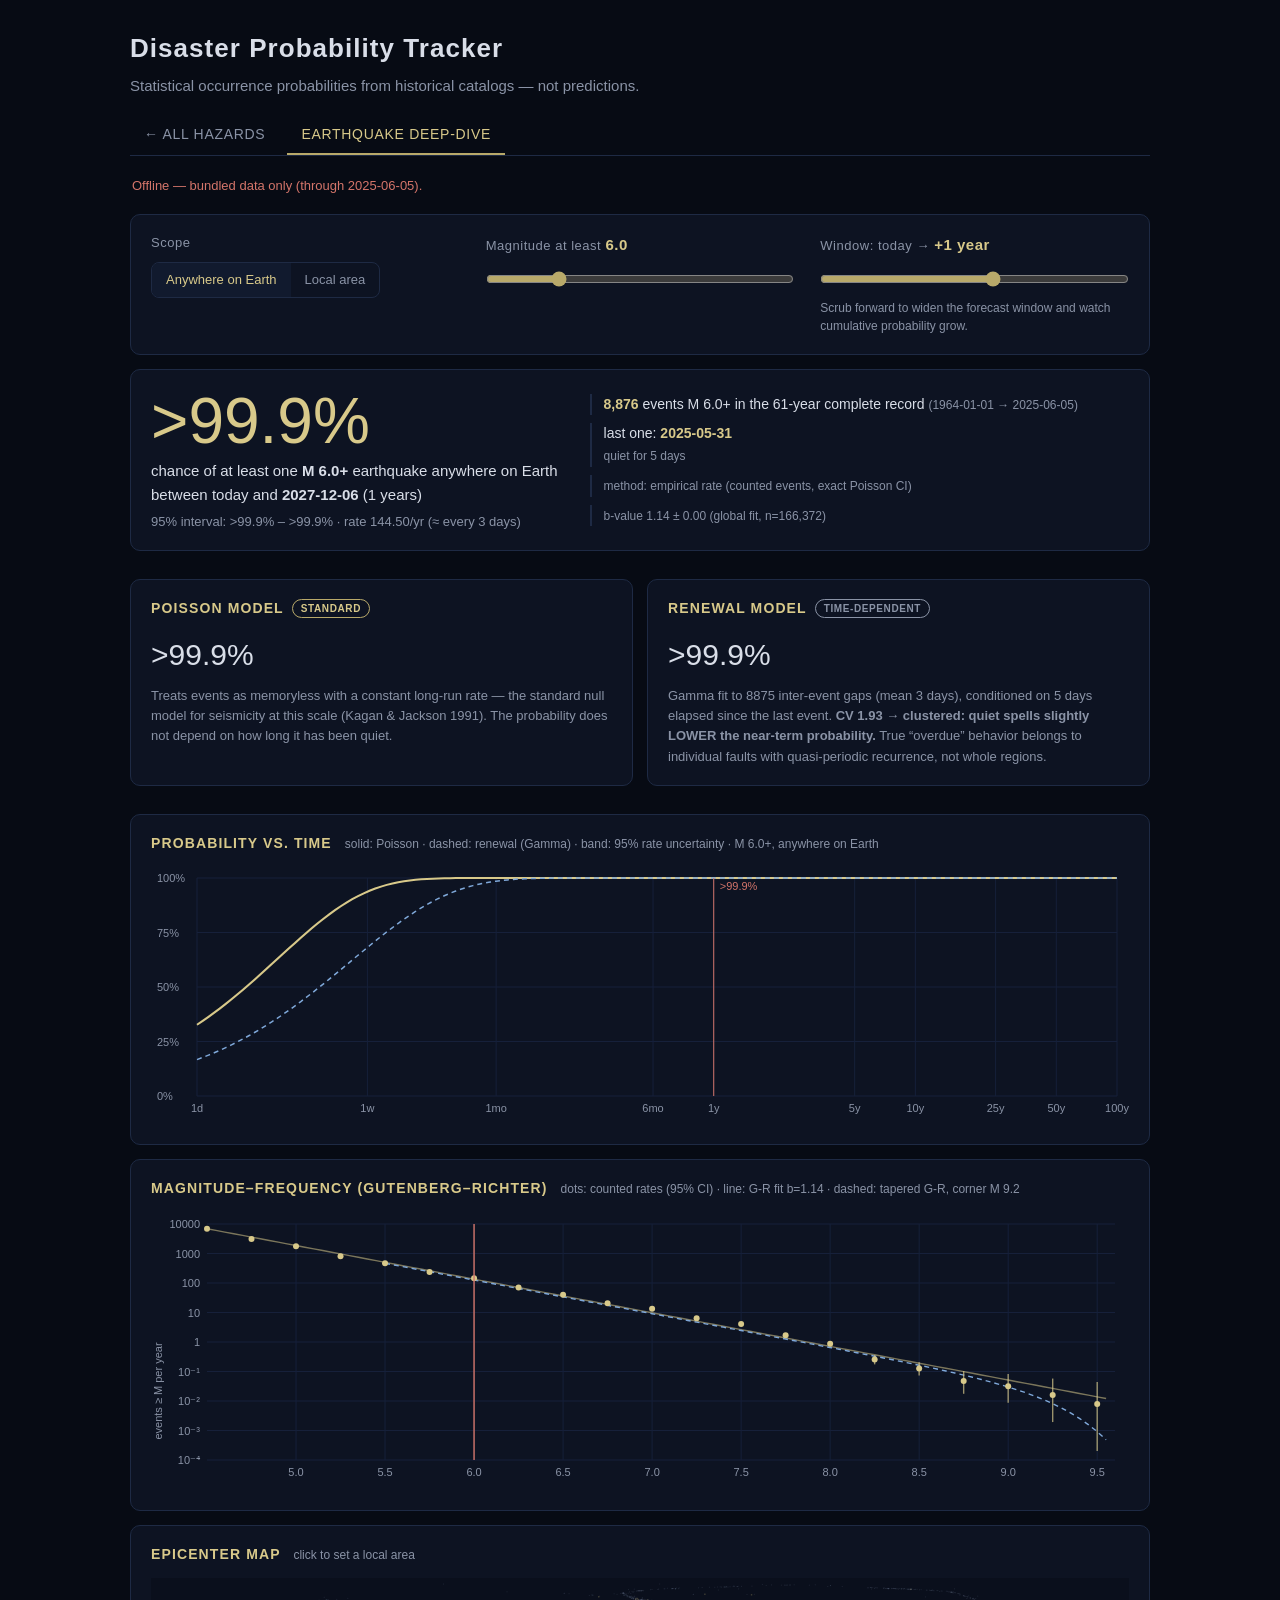
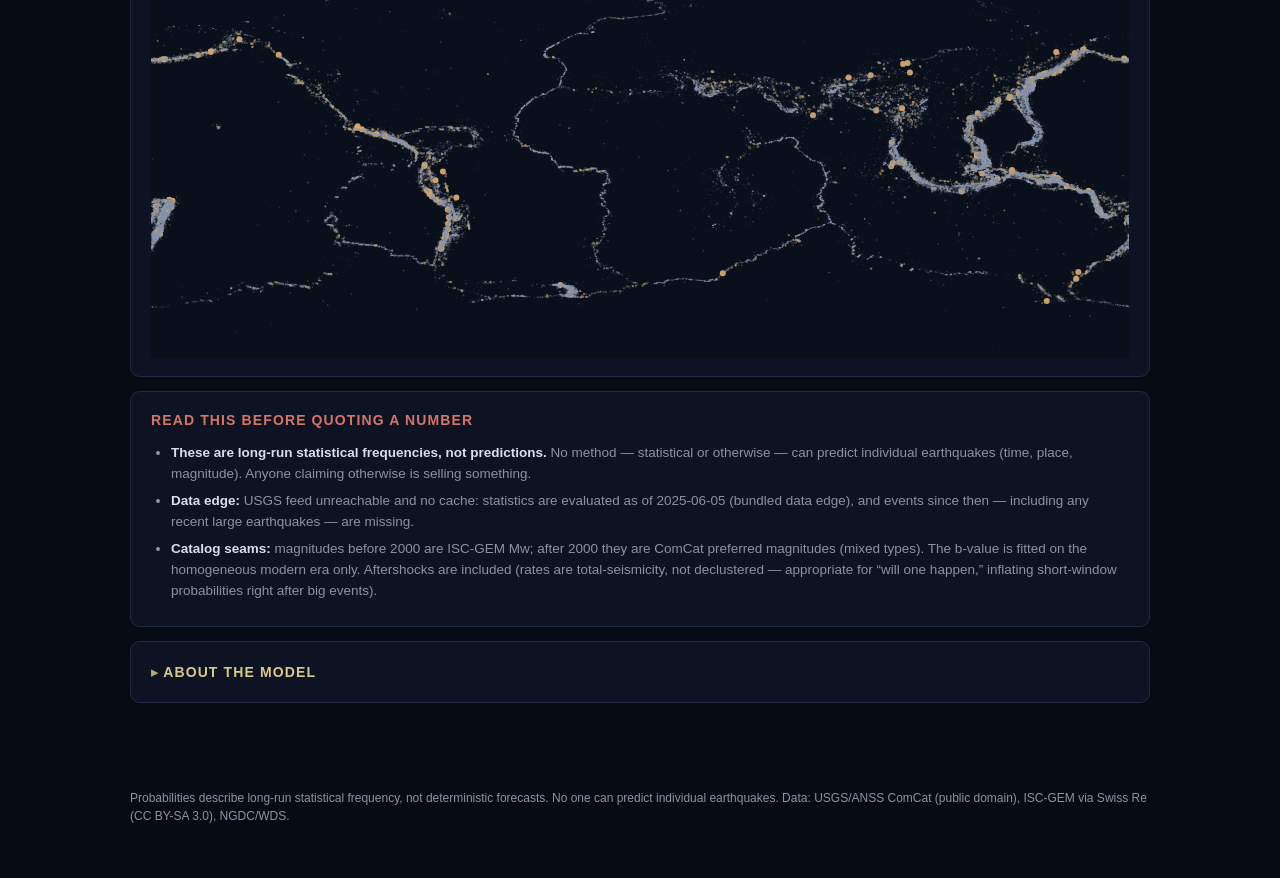
==== earthquake.html @ f5223d31 "feat: master multi-hazard dashboard — impact probabilities from EM-DAT The home page now answers: pr" ====
<!doctype html>
<html lang="en">
<head>
<meta charset="utf-8">
<meta name="viewport" content="width=device-width, initial-scale=1">
<title>Earthquake Probabilities</title>
<link rel="stylesheet" href="style.css">
<link rel="icon" href="data:image/svg+xml,<svg xmlns='http://www.w3.org/2000/svg' viewBox='0 0 100 100'><text y='.9em' font-size='90'>🌍</text></svg>">
</head>
<body>
<header>
  <h1>Disaster Probability Tracker</h1>
  <p class="tagline">Statistical occurrence probabilities from historical catalogs — not predictions.</p>
  <nav id="hazard-tabs">
    <a class="tab" href="index.html">← All hazards</a>
    <span class="tab active">Earthquake deep-dive</span>
  </nav>
</header>

<main id="earthquake-panel">

  <section id="status-bar">
    <span id="data-status">Loading catalogs…</span>
  </section>

  <section class="controls card">
    <div class="control-group" id="scope-group">
      <label class="group-label">Scope</label>
      <div class="seg">
        <button id="scope-global" class="seg-btn active">Anywhere on Earth</button>
        <button id="scope-local" class="seg-btn">Local area</button>
      </div>
      <div id="local-controls" hidden>
        <div class="row">
          <select id="preset-select" aria-label="Preset locations">
            <option value="">— choose a place or click the map —</option>
          </select>
          <button id="geolocate" title="Use my current location">📍 My location</button>
        </div>
        <div class="row">
          <label for="radius">Radius <span id="radius-label">200</span> km</label>
          <input type="range" id="radius" min="50" max="1000" step="25" value="200">
        </div>
        <div class="row coords" id="coords-readout"></div>
      </div>
    </div>

    <div class="control-group">
      <label class="group-label" for="mag">Magnitude at least <strong id="mag-label">6.0</strong></label>
      <input type="range" id="mag" min="5.0" max="9.5" step="0.1" value="6.0">
    </div>

    <div class="control-group">
      <label class="group-label" for="scrub">Window: today → <strong id="scrub-label">+1 year</strong></label>
      <input type="range" id="scrub" min="0" max="1000" step="1" value="500">
      <p class="hint">Scrub forward to widen the forecast window and watch cumulative probability grow.</p>
    </div>
  </section>

  <section class="headline card">
    <div class="prob-main">
      <div class="prob-number" id="prob-main">—</div>
      <div class="prob-sub" id="prob-sub"></div>
      <div class="prob-ci" id="prob-ci"></div>
    </div>
    <div class="prob-facts" id="prob-facts"></div>
  </section>

  <section class="model-cards">
    <div class="card model-card" id="poisson-card">
      <h3>Poisson model <span class="badge">standard</span></h3>
      <div class="model-value" id="poisson-value">—</div>
      <p class="model-note">Treats events as memoryless with a constant long-run rate — the standard
      null model for seismicity at this scale (Kagan &amp; Jackson 1991). The probability does not
      depend on how long it has been quiet.</p>
    </div>
    <div class="card model-card" id="renewal-card">
      <h3>Renewal model <span class="badge alt">time-dependent</span></h3>
      <div class="model-value" id="renewal-value">—</div>
      <p class="model-note" id="renewal-note">Fits the gaps between past events (Gamma distribution)
      and conditions on the time elapsed since the last one — the statistically honest version of
      “overdue.” Note: at global scale earthquakes <em>cluster</em> (CV &gt; 1), so a long quiet
      spell usually makes the near-term probability slightly <em>lower</em>, not higher. True
      “overdue” behavior only emerges on individual faults with quasi-periodic recurrence.</p>
    </div>
  </section>

  <section class="card">
    <h3>Probability vs. time <span class="subtle" id="curve-caption"></span></h3>
    <canvas id="curve-chart" height="260"></canvas>
  </section>

  <section class="card">
    <h3>Magnitude–frequency (Gutenberg–Richter) <span class="subtle" id="gr-caption"></span></h3>
    <canvas id="gr-chart" height="280"></canvas>
  </section>

  <section class="card">
    <h3>Epicenter map <span class="subtle">click to set a local area</span></h3>
    <canvas id="map-chart" height="380"></canvas>
  </section>

  <section class="card" id="timeline-section" hidden>
    <h3>Events in this area <span class="subtle" id="timeline-caption"></span></h3>
    <canvas id="timeline-chart" height="240"></canvas>
    <div id="timeline-list"></div>
  </section>

  <section class="card caveats" id="caveats">
    <h3>Read this before quoting a number</h3>
    <ul id="caveat-list"></ul>
  </section>

  <details class="card about">
    <summary><h3>About the model</h3></summary>
    <div class="about-body">
      <p><strong>Data.</strong> USGS ANSS ComCat (M4.5+, 2000 → Jan 2024, public domain), the
      ISC-GEM Global Instrumental Catalogue (1900–1999, via the Swiss Re Historical Earthquake
      Statistics Dataset, CC BY-SA 3.0), and — when online — a live top-up straight from the USGS
      feed covering everything since. Pre-1900 events (NGDC significant-earthquake database) are
      shown for context only and never enter the statistics.</p>
      <p><strong>Completeness.</strong> Rates for magnitude ≥ m are computed only over the years in
      which the merged catalog is complete at m: M7.5+ from 1900, M6.5+ from 1918, M5.5+ from 1964,
      M4.5+ from 2000 (ISC-GEM documented thresholds). This is why different magnitudes use
      different observation windows.</p>
      <p><strong>Estimators.</strong> Empirical rates carry exact Poisson confidence intervals
      (Garwood 1936). The Gutenberg–Richter b-value is the Aki–Utsu maximum-likelihood estimate
      with the Tinti–Mulargia binning correction and Shi–Bolt standard error. Where fewer than
      three events exist in the window, the global model extrapolates with a tapered
      Gutenberg–Richter law (Kagan 2002) and local areas use fixed-b scaling — both flagged in the
      caveats when active. The renewal view fits a Gamma distribution to inter-event times by
      maximum likelihood and conditions on the open interval.</p>
      <p>Full methodology, citations, and limitations:
      <a href="METHODOLOGY.md">METHODOLOGY.md</a>.</p>
    </div>
  </details>
</main>



<footer>
  <p>Probabilities describe long-run statistical frequency, not deterministic forecasts.
  No one can predict individual earthquakes. Data: USGS/ANSS ComCat (public domain),
  ISC-GEM via Swiss Re (CC BY-SA 3.0), NGDC/WDS.</p>
</footer>

<script type="module" src="app.js"></script>
</body>
</html>
---- style.css ----
/* Disaster Probability Tracker — deep-space observatory look */

:root {
  --bg: #070b14;
  --panel: #0d1322;
  --panel-2: #111a2e;
  --line: #1e2a44;
  --text: #d9dee8;
  --muted: #8a93a6;
  --accent: #b8a96a;      /* brass */
  --accent-2: #d8c98a;
  --danger: #d4756a;
  --ok: #6ab98f;
  --band: rgba(184, 169, 106, 0.16);
}

* { box-sizing: border-box; }

html, body {
  margin: 0;
  background: var(--bg);
  color: var(--text);
  font: 15px/1.55 -apple-system, BlinkMacSystemFont, "Segoe UI", Roboto, sans-serif;
}

header { padding: 28px 20px 0; max-width: 1060px; margin: 0 auto; }
h1 { margin: 0; font-size: 26px; letter-spacing: 0.04em; font-weight: 600; }
.tagline { color: var(--muted); margin: 6px 0 18px; }

#hazard-tabs { display: flex; gap: 8px; flex-wrap: wrap; border-bottom: 1px solid var(--line); padding-bottom: 0; }
.tab {
  background: none; border: none; border-bottom: 2px solid transparent;
  color: var(--muted); padding: 8px 14px; cursor: pointer; font-size: 14px;
  letter-spacing: 0.05em; text-transform: uppercase;
}
.tab.active { color: var(--accent-2); border-bottom-color: var(--accent); }
.tab.stub { opacity: 0.6; }
.tab:hover { color: var(--text); }

main { max-width: 1060px; margin: 0 auto; padding: 16px 20px 60px; }

.card {
  background: var(--panel); border: 1px solid var(--line); border-radius: 10px;
  padding: 18px 20px; margin: 14px 0;
}
.card h3 { margin: 0 0 12px; font-size: 14px; letter-spacing: 0.08em; text-transform: uppercase; color: var(--accent-2); font-weight: 600; }
.subtle { color: var(--muted); text-transform: none; letter-spacing: 0; font-weight: 400; font-size: 12px; margin-left: 8px; }

#status-bar { color: var(--muted); font-size: 13px; padding: 4px 2px; }
#status-bar .warn { color: var(--danger); }

/* controls */
.controls { display: grid; grid-template-columns: 1fr 1fr 1fr; gap: 26px; }
@media (max-width: 820px) { .controls { grid-template-columns: 1fr; } }
.group-label { display: block; font-size: 13px; color: var(--muted); margin-bottom: 8px; letter-spacing: 0.04em; }
.group-label strong { color: var(--accent-2); font-size: 15px; }

.seg { display: flex; border: 1px solid var(--line); border-radius: 8px; overflow: hidden; width: fit-content; }
.seg-btn { background: none; border: none; color: var(--muted); padding: 7px 14px; cursor: pointer; font-size: 13px; }
.seg-btn.active { background: var(--panel-2); color: var(--accent-2); }

input[type="range"] { width: 100%; accent-color: var(--accent); margin: 6px 0; }
select, button { font: inherit; }
select {
  background: var(--panel-2); color: var(--text); border: 1px solid var(--line);
  border-radius: 6px; padding: 6px 8px; max-width: 100%;
}
#local-controls { margin-top: 12px; }
#local-controls .row { display: flex; align-items: center; gap: 10px; margin: 8px 0; flex-wrap: wrap; }
#local-controls label { font-size: 13px; color: var(--muted); white-space: nowrap; }
#geolocate {
  background: var(--panel-2); border: 1px solid var(--line); color: var(--text);
  border-radius: 6px; padding: 6px 10px; cursor: pointer; font-size: 13px;
}
#geolocate:hover { border-color: var(--accent); }
.coords { color: var(--muted); font-size: 12px; font-variant-numeric: tabular-nums; }
.hint { color: var(--muted); font-size: 12px; margin: 6px 0 0; }

/* headline */
.headline { display: flex; gap: 32px; align-items: center; flex-wrap: wrap; }
.prob-number { font-size: 64px; font-weight: 300; color: var(--accent-2); font-variant-numeric: tabular-nums; line-height: 1.05; }
.prob-sub { color: var(--text); margin-top: 4px; max-width: 420px; }
.prob-ci { color: var(--muted); font-size: 13px; margin-top: 6px; font-variant-numeric: tabular-nums; }
.prob-facts { flex: 1; min-width: 260px; display: grid; gap: 8px; font-size: 14px; }
.prob-facts .fact { border-left: 2px solid var(--line); padding-left: 12px; }
.prob-facts .fact b { color: var(--accent-2); font-weight: 600; }
.prob-facts .fact .sm { color: var(--muted); font-size: 12px; }

/* model cards */
.model-cards { display: grid; grid-template-columns: 1fr 1fr; gap: 14px; }
@media (max-width: 820px) { .model-cards { grid-template-columns: 1fr; } }
.model-card h3 { display: flex; align-items: center; gap: 8px; }
.badge {
  font-size: 10px; letter-spacing: 0.06em; border: 1px solid var(--accent);
  color: var(--accent-2); border-radius: 99px; padding: 1px 8px;
}
.badge.alt { border-color: var(--muted); color: var(--muted); }
.model-value { font-size: 30px; font-weight: 300; color: var(--text); margin: 4px 0 8px; font-variant-numeric: tabular-nums; }
.model-note { color: var(--muted); font-size: 13px; margin: 0; }

canvas { width: 100%; display: block; }

/* timeline list */
#timeline-list { margin-top: 10px; max-height: 260px; overflow-y: auto; font-size: 13px; }
#timeline-list .ev { display: flex; gap: 12px; padding: 5px 2px; border-bottom: 1px solid var(--line); }
#timeline-list .ev .d { color: var(--muted); width: 92px; flex-shrink: 0; font-variant-numeric: tabular-nums; }
#timeline-list .ev .m { color: var(--accent-2); width: 46px; flex-shrink: 0; font-weight: 600; }
#timeline-list .ev .ctx { color: var(--muted); font-style: italic; }

/* caveats */
.caveats h3 { color: var(--danger); }
.caveats ul { margin: 0; padding-left: 20px; color: var(--muted); font-size: 13.5px; }
.caveats li { margin: 6px 0; }
.caveats li b { color: var(--text); }

/* about */
.about summary { cursor: pointer; list-style: none; }
.about summary h3 { display: inline; }
.about summary::before { content: "▸ "; color: var(--accent); }
.about[open] summary::before { content: "▾ "; }
.about-body { margin-top: 12px; color: var(--muted); font-size: 14px; }
.about-body a { color: var(--accent-2); }

footer { max-width: 1060px; margin: 0 auto; padding: 0 20px 40px; color: var(--muted); font-size: 12px; }
footer a { color: var(--accent-2); }

/* ─── master dashboard ─────────────────────────────────────────────── */
.dash-controls { align-items: start; }
#hazard-tabs a.tab { text-decoration: none; }

.haz-row { display: grid; grid-template-columns: 190px 1fr 260px; gap: 14px; align-items: center; padding: 7px 0; border-bottom: 1px solid var(--line); }
@media (max-width: 820px) { .haz-row { grid-template-columns: 130px 1fr; } .haz-row .haz-stats { grid-column: 1 / -1; padding-left: 2px; } }
.haz-name { font-size: 13.5px; font-weight: 600; }
.haz-bar { background: var(--panel-2); border-radius: 4px; height: 14px; overflow: hidden; }
.haz-fill { height: 100%; border-radius: 4px; opacity: 0.85; }
.haz-stats { font-size: 13px; font-variant-numeric: tabular-nums; }
.haz-stats b { color: var(--text); }
.haz-stats .sm, .fact .sm { color: var(--muted); font-size: 12px; }
.season-badge { font-size: 10px; border-radius: 99px; padding: 1px 7px; margin-left: 8px; letter-spacing: 0.04em; vertical-align: 1px; }
.season-badge.up { border: 1px solid var(--danger); color: var(--danger); }
.season-badge.down { border: 1px solid var(--muted); color: var(--muted); }

#events-list { max-height: 340px; overflow-y: auto; font-size: 13px; }
#events-list .ev { display: grid; grid-template-columns: 92px 150px 1fr 130px; gap: 10px; padding: 5px 2px; border-bottom: 1px solid var(--line); }
@media (max-width: 820px) { #events-list .ev { grid-template-columns: 92px 1fr 110px; } #events-list .ev .m { display: none; } }
#events-list .d { color: var(--muted); font-variant-numeric: tabular-nums; }
#events-list .m { font-weight: 600; }
#events-list .val { text-align: right; color: var(--accent-2); font-variant-numeric: tabular-nums; }
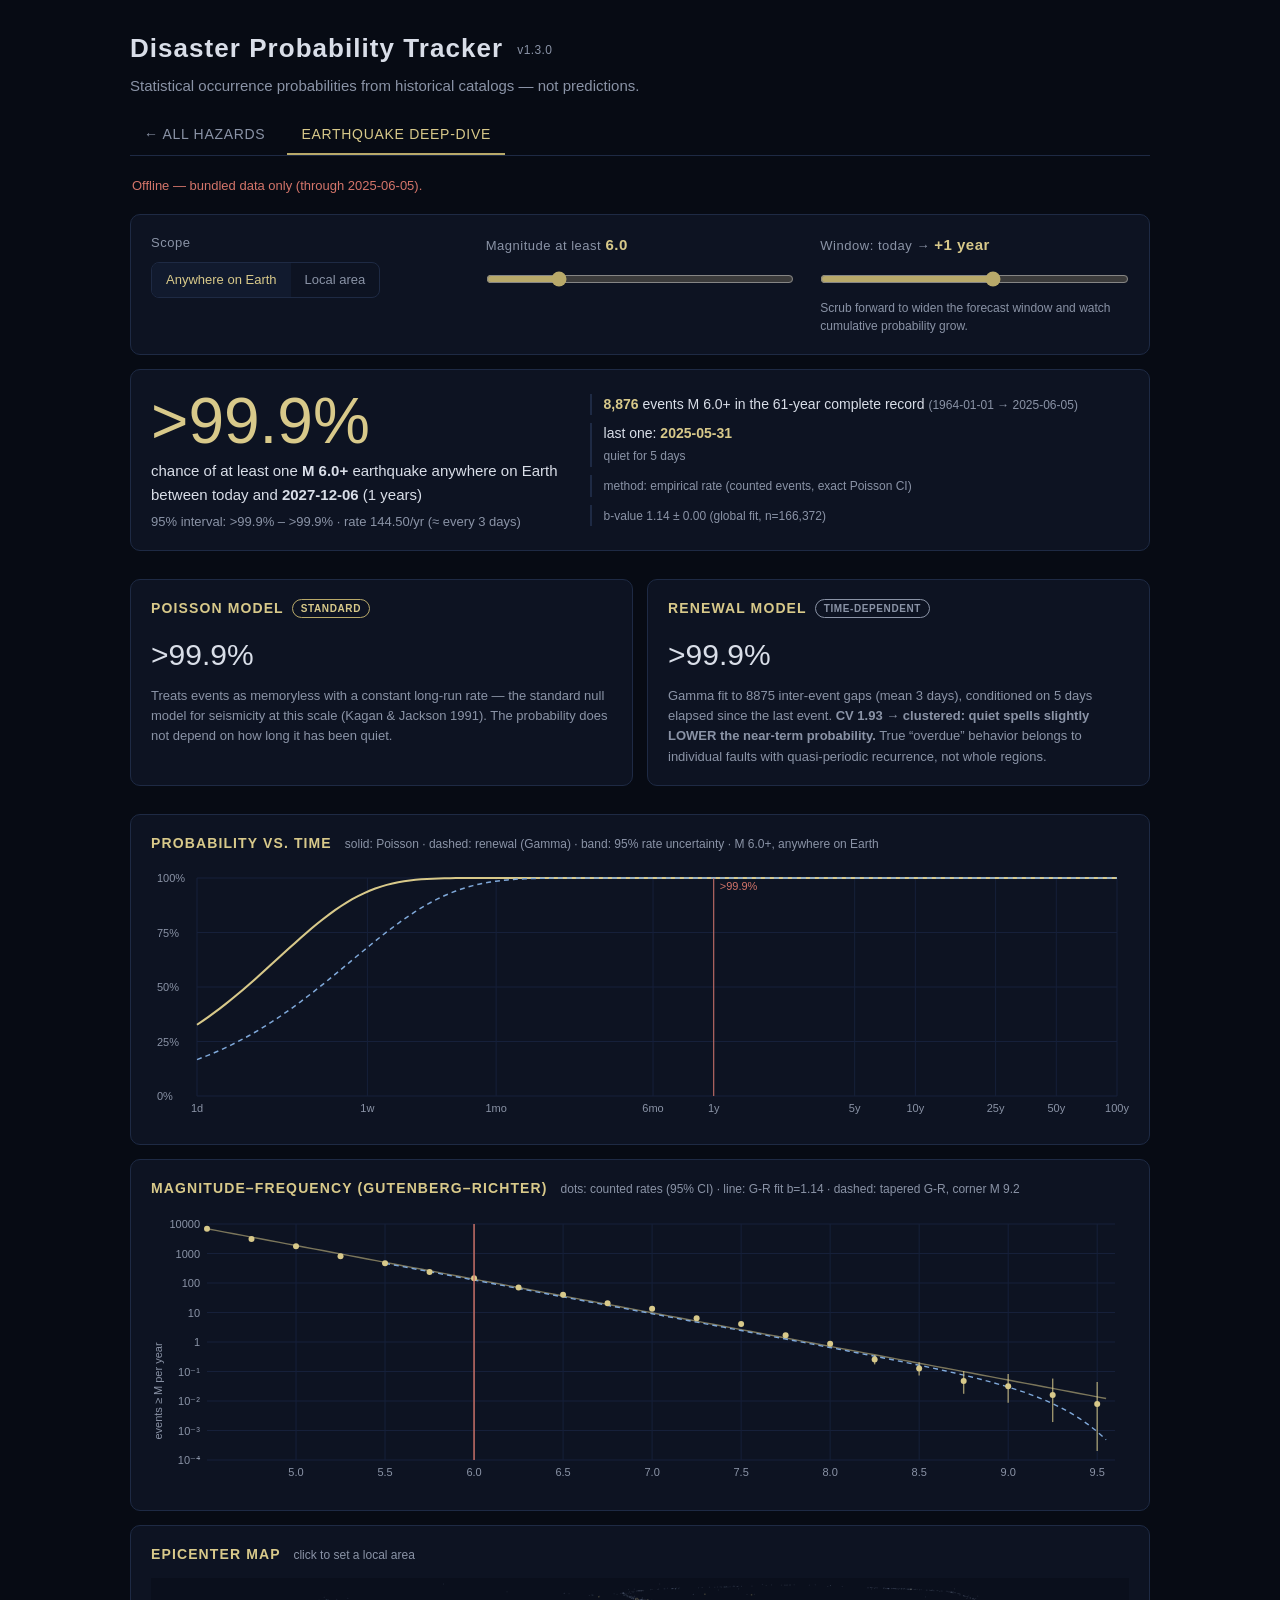
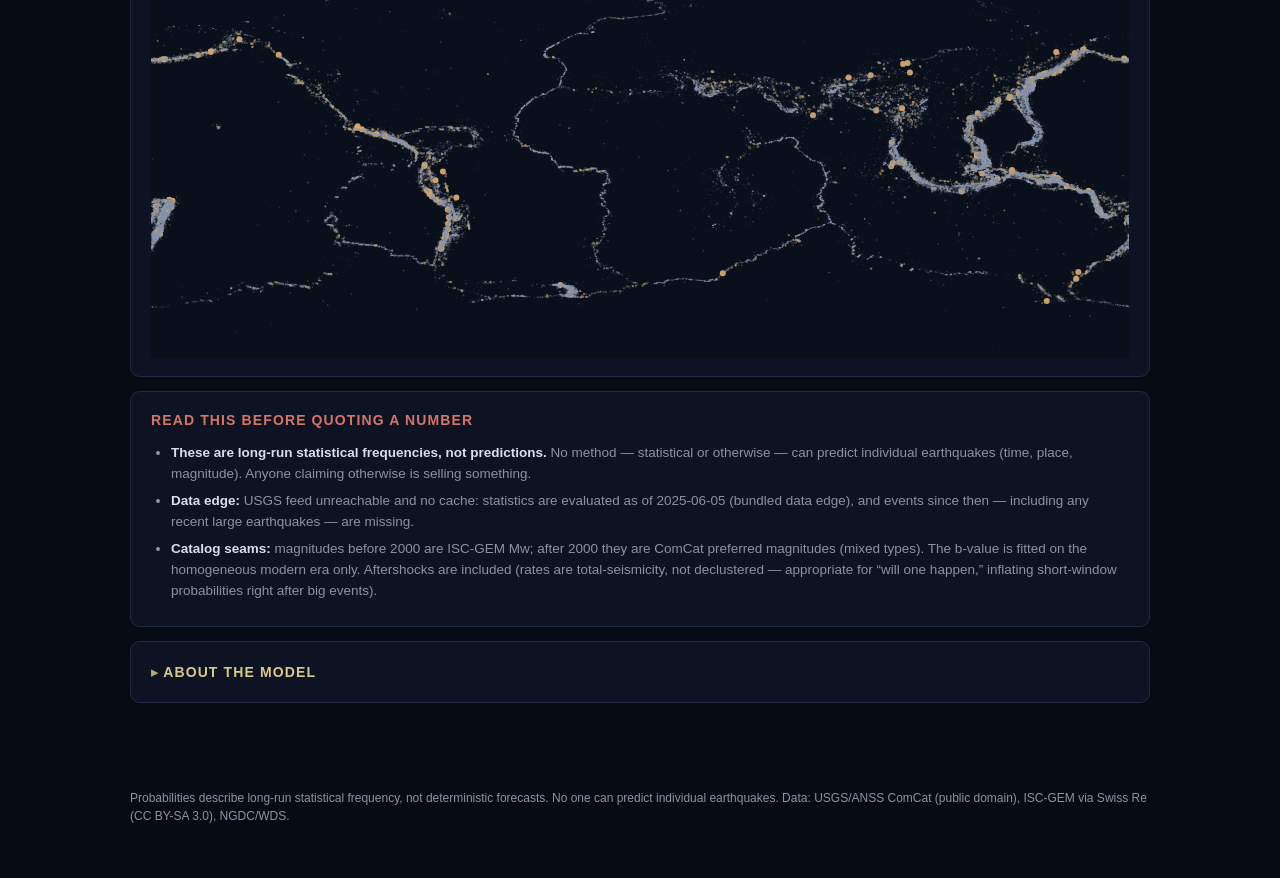
==== commit 7eb64ccd: "feat: visible version badge next to the title — bumped every production deploy version.js is the sin" ====
--- a/earthquake.html
+++ b/earthquake.html
@@ -9,7 +9,7 @@
 </head>
 <body>
 <header>
-  <h1>Disaster Probability Tracker</h1>
+  <h1>Disaster Probability Tracker <span class="ver" id="app-version"></span></h1>
   <p class="tagline">Statistical occurrence probabilities from historical catalogs — not predictions.</p>
   <nav id="hazard-tabs">
     <a class="tab" href="index.html">← All hazards</a>
--- a/style.css
+++ b/style.css
@@ -146,3 +146,19 @@
 #events-list .d { color: var(--muted); font-variant-numeric: tabular-nums; }
 #events-list .m { font-weight: 600; }
 #events-list .val { text-align: right; color: var(--accent-2); font-variant-numeric: tabular-nums; }
+
+/* deep history */
+.extreme-cards { display: grid; grid-template-columns: repeat(3, 1fr); gap: 14px; }
+@media (max-width: 820px) { .extreme-cards { grid-template-columns: 1fr; } }
+.extreme-card { background: var(--panel-2); border: 1px solid var(--line); border-radius: 8px; padding: 14px 16px; }
+.extreme-card .xl { font-size: 26px; font-weight: 300; color: var(--accent-2); font-variant-numeric: tabular-nums; }
+.extreme-card .name { font-size: 12.5px; letter-spacing: 0.05em; text-transform: uppercase; color: var(--muted); margin-bottom: 6px; }
+.extreme-card .sm { color: var(--muted); font-size: 12px; }
+#giants-list { max-height: 380px; overflow-y: auto; font-size: 13px; }
+#giants-list .ev { display: grid; grid-template-columns: 78px 92px 1fr 120px; gap: 10px; padding: 5px 2px; border-bottom: 1px solid var(--line); }
+#giants-list .d { color: var(--muted); font-variant-numeric: tabular-nums; }
+#giants-list .m { font-weight: 600; }
+#giants-list .val { text-align: right; color: var(--accent-2); font-variant-numeric: tabular-nums; }
+#giants-list .src { color: var(--muted); font-size: 11px; }
+
+.ver { font-size: 12px; color: var(--muted); font-weight: 400; letter-spacing: 0.03em; vertical-align: 3px; margin-left: 6px; font-variant-numeric: tabular-nums; }
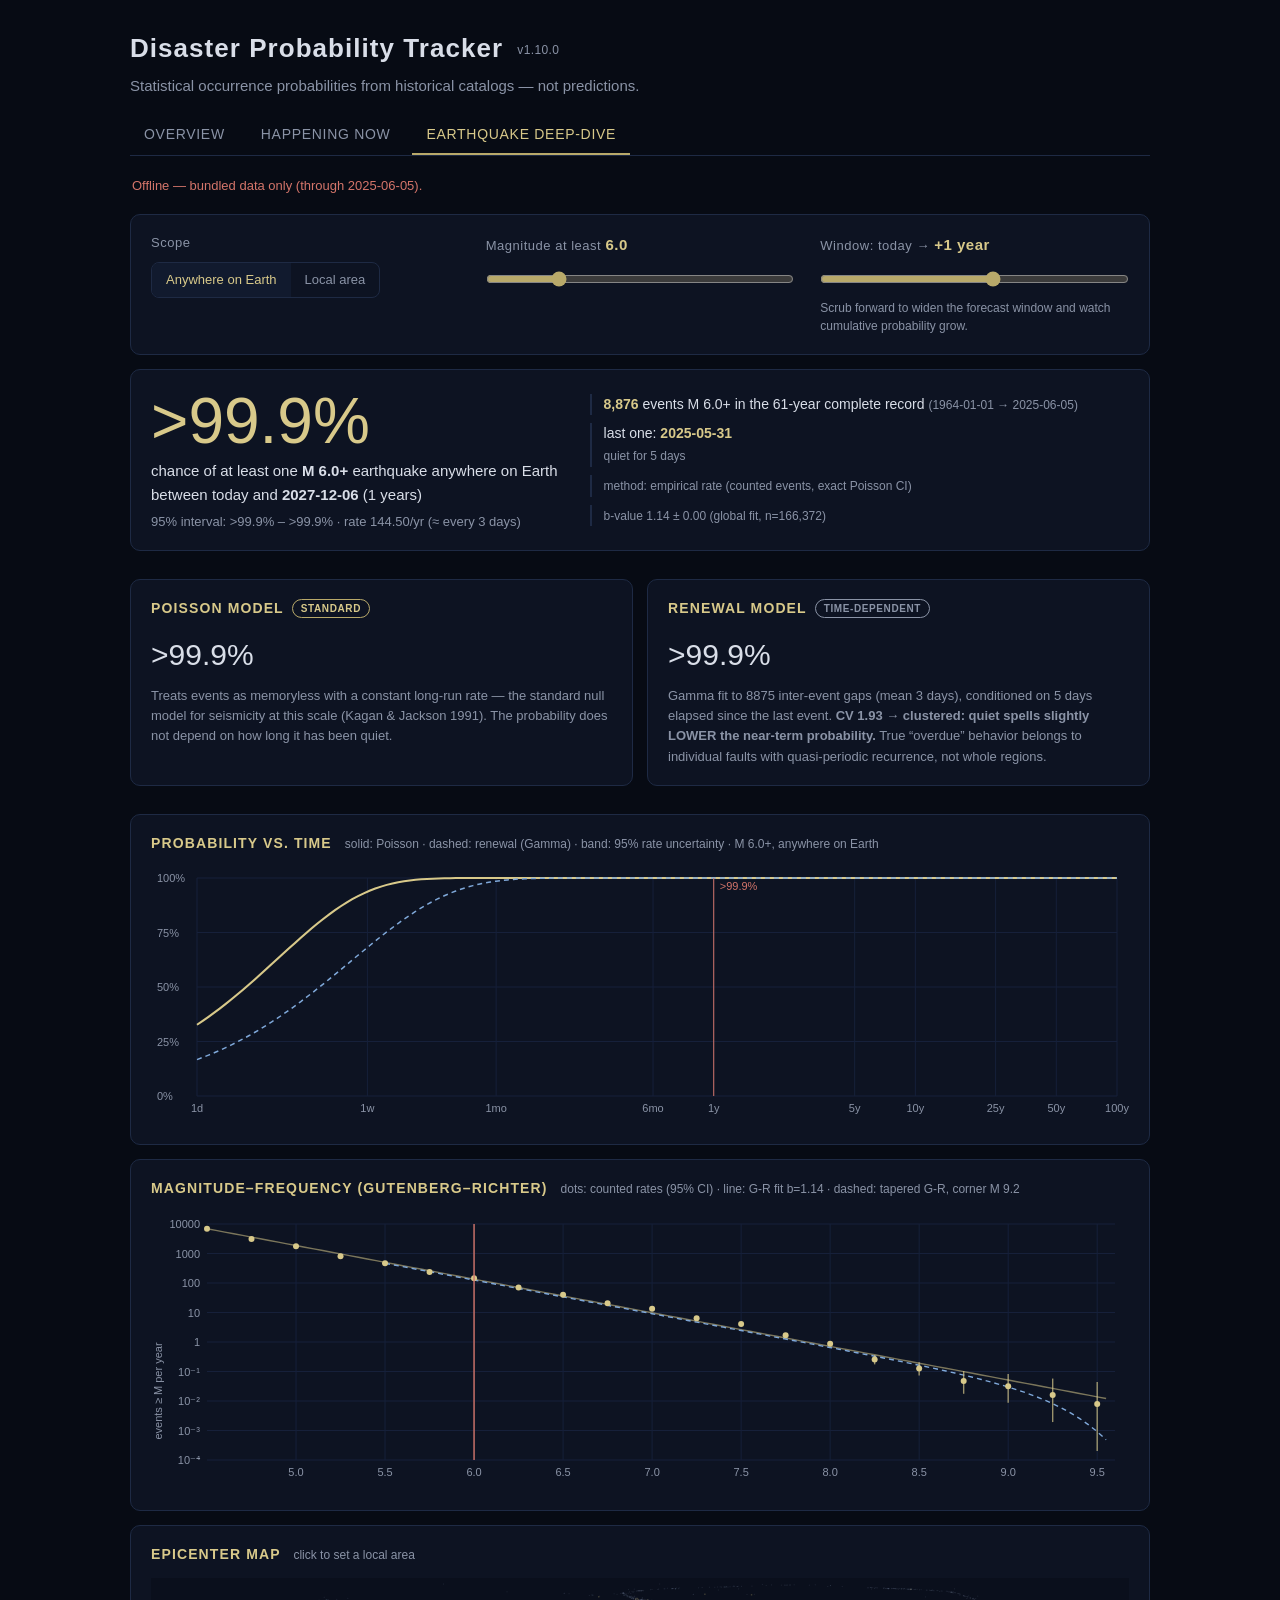
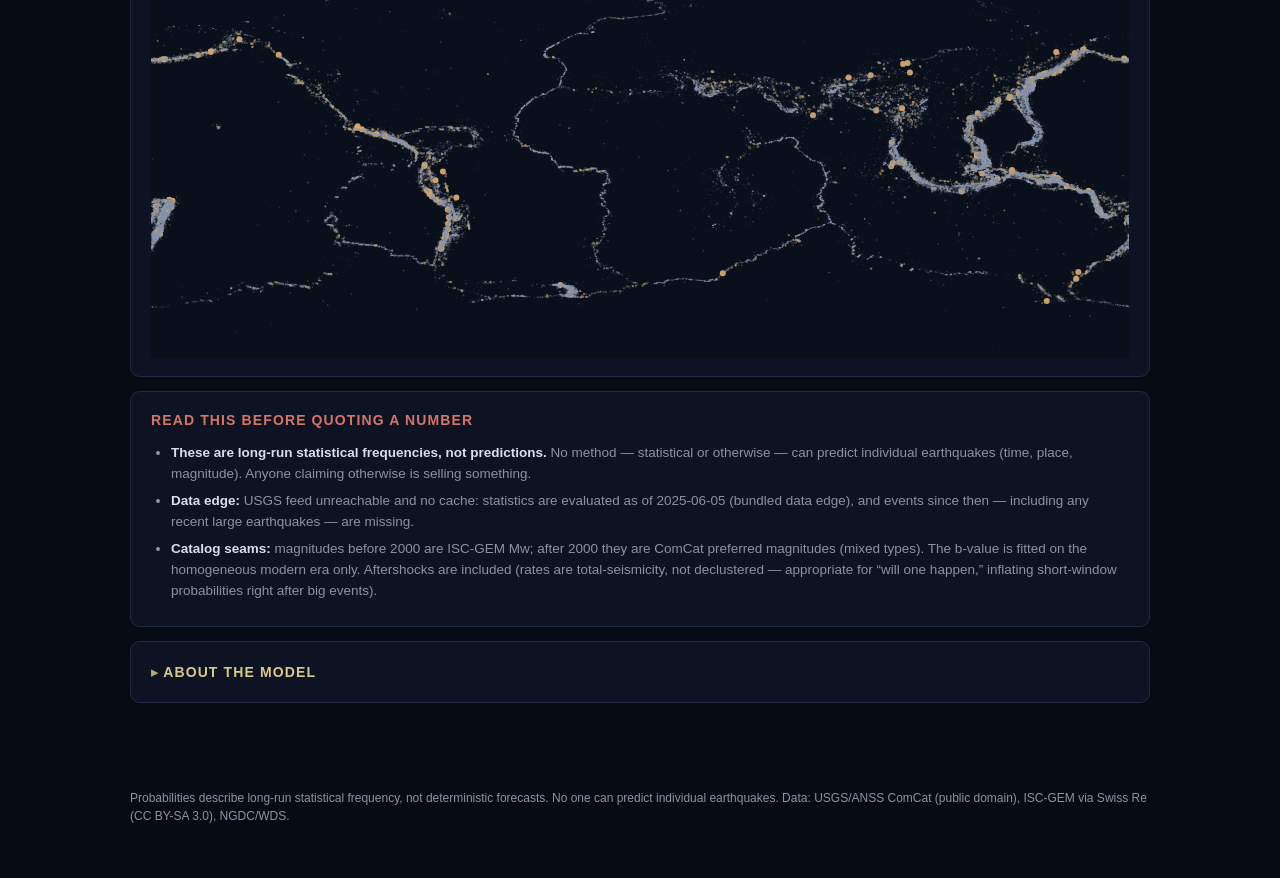
==== commit 9b6444c9: "v1.10.0: Happening-now page with interactive rotating globe 'Happening now' becomes its own tab (Ove" ====
--- a/earthquake.html
+++ b/earthquake.html
@@ -12,7 +12,8 @@
   <h1>Disaster Probability Tracker <span class="ver" id="app-version"></span></h1>
   <p class="tagline">Statistical occurrence probabilities from historical catalogs — not predictions.</p>
   <nav id="hazard-tabs">
-    <a class="tab" href="index.html">← All hazards</a>
+    <a class="tab" href="index.html">Overview</a>
+    <a class="tab" href="live.html">Happening now</a>
     <span class="tab active">Earthquake deep-dive</span>
   </nav>
 </header>
--- a/style.css
+++ b/style.css
@@ -162,3 +162,34 @@
 #giants-list .src { color: var(--muted); font-size: 11px; }
 
 .ver { font-size: 12px; color: var(--muted); font-weight: 400; letter-spacing: 0.03em; vertical-align: 3px; margin-left: 6px; font-variant-numeric: tabular-nums; }
+
+/* ── "Happening now" live layer ─────────────────────────────────────── */
+.live-grid { display: grid; grid-template-columns: 1fr 1fr; gap: 18px; }
+@media (max-width: 720px) { .live-grid { grid-template-columns: 1fr; } }
+.live-col { min-height: 64px; }
+.live-head { font-size: 13px; letter-spacing: 0.03em; margin-bottom: 8px; color: var(--text); }
+.live-src { font-size: 10px; color: var(--muted); border: 1px solid var(--muted); border-radius: 99px; padding: 1px 7px; margin-left: 6px; vertical-align: 1px; }
+.live-big { font-size: 22px; margin: 2px 0 6px; }
+.live-big b { color: var(--accent-2); }
+.live-verdict { font-size: 11px; border-radius: 99px; padding: 2px 9px; margin-left: 8px; border: 1px solid var(--muted); color: var(--muted); letter-spacing: 0.06em; text-transform: uppercase; vertical-align: 3px; }
+.live-verdict.up { border-color: var(--danger); color: var(--danger); }
+.live-verdict.down { border-color: #7fa8d9; color: #7fa8d9; }
+.live-alert { display: flex; align-items: baseline; gap: 8px; padding: 3px 0; font-size: 13px; }
+.alert-dot { width: 9px; height: 9px; border-radius: 50%; flex: none; align-self: center; }
+.alert-dot.red { background: #d4756a; box-shadow: 0 0 6px #d4756a; }
+.alert-dot.orange { background: #e0a34f; }
+.alert-dot.ongoing { background: var(--muted); }
+.live-wait { color: var(--muted); }
+
+/* ── globe (Happening now page) ─────────────────────────────────────── */
+.globe-wrap { display: grid; grid-template-columns: minmax(300px, 1.2fr) 1fr; gap: 18px; align-items: start; }
+@media (max-width: 760px) { .globe-wrap { grid-template-columns: 1fr; } }
+.globe-box { position: relative; }
+#globe { width: 100%; height: 420px; display: block; cursor: grab; }
+#globe:active { cursor: grabbing; }
+.globe-list { max-height: 420px; overflow-y: auto; padding-right: 4px; }
+.globe-row { display: flex; gap: 10px; padding: 7px 8px; border-radius: 8px; cursor: pointer; align-items: baseline; font-size: 13px; }
+.globe-row:hover { background: rgba(184,169,106,0.08); }
+.globe-row.sel { background: rgba(184,169,106,0.14); outline: 1px solid rgba(184,169,106,0.35); }
+.globe-dot { width: 9px; height: 9px; border-radius: 50%; flex: none; align-self: center; }
+.globe-row-main { line-height: 1.45; }
